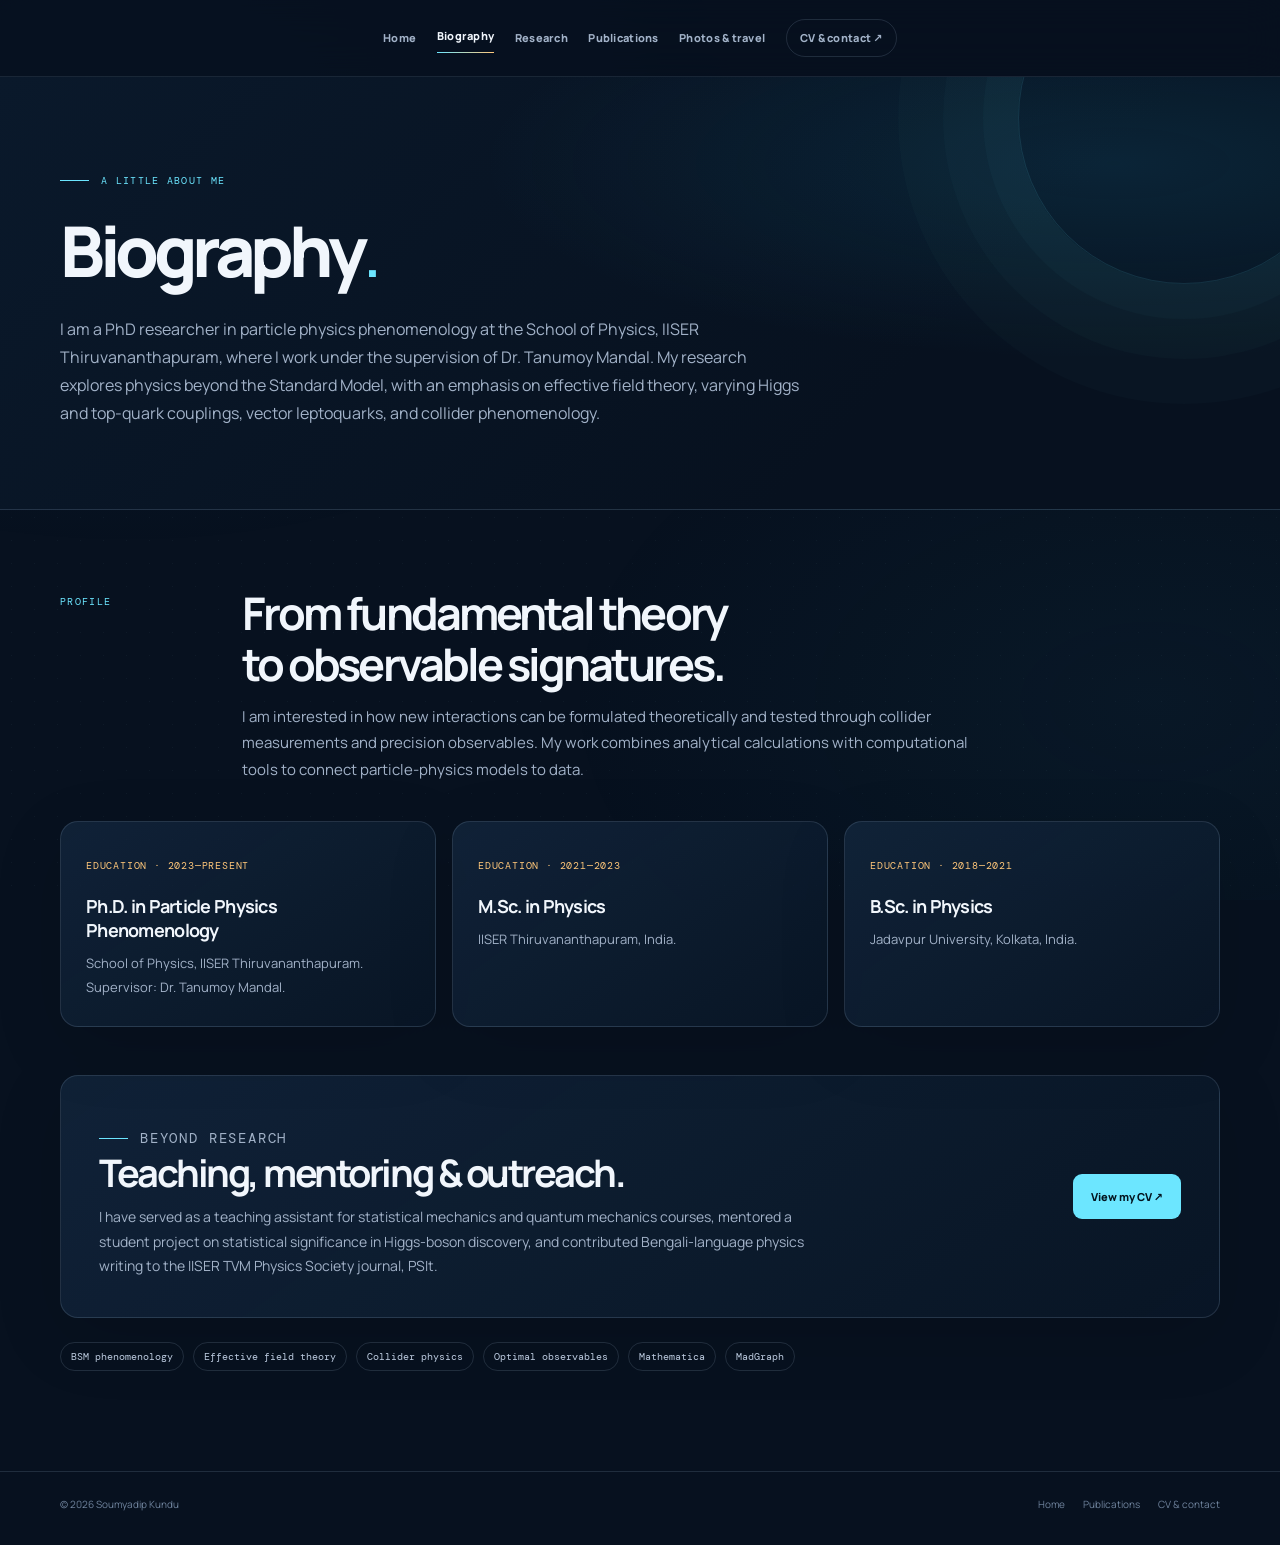
==== biography.html @ e9eadeac "Add files via upload" ====
<!doctype html>
<html lang="en">
<head>
  <meta charset="utf-8"><meta name="viewport" content="width=device-width, initial-scale=1"><meta name="theme-color" content="#07111f">
  <meta name="description" content="A short biography of Soumyadip Kundu, PhD researcher in particle physics phenomenology at IISER Thiruvananthapuram.">
  <title>Biography · Soumyadip Kundu</title><link rel="stylesheet" href="site.css">
</head>
<body>
<a class="skip-link" href="#main">Skip to content</a>
<header class="site-header"><div class="wrap nav"><button class="menu-button" aria-expanded="false" aria-label="Open navigation">☰ <span>Menu</span></button><nav class="nav-links" aria-label="Main navigation"><a data-page="index.html" href="index.html">Home</a><a data-page="biography.html" href="biography.html">Biography</a><a data-page="research.html" href="research.html">Research</a><a data-page="publications.html" href="publications.html">Publications</a><a data-page="travel.html" href="travel.html">Photos &amp; travel</a><a data-page="cv.html" class="nav-cv" href="cv.html">CV &amp; contact ↗</a></nav></div></header>
<main id="main" class="page-main">
<section class="page-hero"><div class="wrap"><p class="eyebrow">A little about me</p><h1>Biography<span>.</span></h1><p class="lead">I am a PhD researcher in particle physics phenomenology at the School of Physics, IISER Thiruvananthapuram, where I work under the supervision of Dr. Tanumoy Mandal. My research explores physics beyond the Standard Model, with an emphasis on effective field theory, varying Higgs and top-quark couplings, vector leptoquarks, and collider phenomenology.</p></div></section>
<section class="content"><div class="wrap">
<div class="section-head"><div class="section-index">PROFILE</div><div><h2>From fundamental theory<br>to observable signatures.</h2><p class="section-intro">I am interested in how new interactions can be formulated theoretically and tested through collider measurements and precision observables. My work combines analytical calculations with computational tools to connect particle-physics models to data.</p></div></div>
<div class="card-grid"><article class="glass card"><span class="card-number">EDUCATION · 2023—PRESENT</span><h3>Ph.D. in Particle Physics Phenomenology</h3><p>School of Physics, IISER Thiruvananthapuram. Supervisor: Dr. Tanumoy Mandal.</p></article><article class="glass card"><span class="card-number">EDUCATION · 2021—2023</span><h3>M.Sc. in Physics</h3><p>IISER Thiruvananthapuram, India.</p></article><article class="glass card"><span class="card-number">EDUCATION · 2018—2021</span><h3>B.Sc. in Physics</h3><p>Jadavpur University, Kolkata, India.</p></article></div>
<div class="glass feature-band"><div><p class="eyebrow">Beyond research</p><h2>Teaching, mentoring &amp; outreach.</h2><p>I have served as a teaching assistant for statistical mechanics and quantum mechanics courses, mentored a student project on statistical significance in Higgs-boson discovery, and contributed Bengali-language physics writing to the IISER TVM Physics Society journal, PSIt.</p></div><a class="button button-primary" href="cv.pdf" target="_blank" rel="noopener noreferrer">View my CV ↗</a></div>
<div class="chips"><span class="chip">BSM phenomenology</span><span class="chip">Effective field theory</span><span class="chip">Collider physics</span><span class="chip">Optimal observables</span><span class="chip">Mathematica</span><span class="chip">MadGraph</span></div>
</div></section></main>
<footer class="footer"><div class="wrap footer-inner"><span>© <span data-year></span> Soumyadip Kundu</span><div class="footer-links"><a href="index.html">Home</a><a href="publications.html">Publications</a><a href="cv.html">CV &amp; contact</a></div></div></footer><script src="site.js"></script>
</body></html>
---- site.css ----
@import url('https://fonts.googleapis.com/css2?family=DM+Mono:wght@400;500&family=Manrope:wght@400;500;600;700;800&display=swap');
:root{--bg:#07111f;--bg2:#0b192a;--panel:rgba(13,29,48,.72);--panel2:#0d1b2d;--text:#f1f6fc;--muted:#a2b2c8;--faint:#70849e;--line:rgba(178,205,235,.15);--cyan:#6ce6ff;--amber:#ffc77a;--max:1160px;--radius:18px}
*{box-sizing:border-box}html{scroll-behavior:smooth;scroll-padding-top:100px}body{margin:0;color:var(--text);background:var(--bg);font:16px/1.75 Manrope,system-ui,-apple-system,sans-serif;-webkit-font-smoothing:antialiased}body:before{content:"";position:fixed;inset:0;z-index:-2;pointer-events:none;background:radial-gradient(ellipse at 10% 15%,rgba(27,96,145,.12),transparent 38%),radial-gradient(ellipse at 90% 78%,rgba(31,110,136,.08),transparent 36%)}body:after{content:"";position:fixed;inset:0;z-index:-1;pointer-events:none;opacity:.14;background-image:radial-gradient(rgba(180,220,255,.32) .6px,transparent .6px);background-size:23px 23px}
a{color:inherit;text-decoration:none}a:focus-visible,button:focus-visible{outline:2px solid var(--cyan);outline-offset:4px}.wrap{width:min(var(--max),calc(100% - 48px));margin-inline:auto}.mono,.eyebrow,.nav-index,.kicker,.tag,.meta-label{font-family:"DM Mono",monospace}.eyebrow,.kicker{text-transform:uppercase;letter-spacing:.13em}.site-header{position:sticky;top:0;z-index:50;border-bottom:1px solid rgba(178,205,235,.11);background:rgba(7,17,31,.82);backdrop-filter:blur(18px);-webkit-backdrop-filter:blur(18px)}.nav{min-height:76px;display:flex;align-items:center;justify-content:center;gap:22px}.brand{display:inline-flex;align-items:center;gap:12px;font-size:14px;font-weight:800;letter-spacing:-.03em;white-space:nowrap}.brand-mark{width:37px;height:37px;border:1px solid rgba(108,230,255,.45);border-radius:12px;display:grid;place-items:center;color:var(--cyan);background:rgba(108,230,255,.07);font:12px "DM Mono",monospace;transition:transform .28s,border-color .28s,box-shadow .28s}.brand:hover .brand-mark{transform:rotate(-7deg) scale(1.05);border-color:var(--cyan);box-shadow:0 0 22px rgba(108,230,255,.18)}.nav-links{display:flex;align-items:center;justify-content:center;gap:clamp(8px,1.6vw,22px);width:100%}.nav-links a{position:relative;display:inline-flex;align-items:center;gap:7px;padding:9px 0;color:var(--muted);font-size:11px;font-weight:800;letter-spacing:.025em;transition:color .22s ease,transform .22s ease}.nav-links a:after{content:"";position:absolute;left:0;right:0;bottom:2px;height:1px;background:linear-gradient(90deg,var(--cyan),var(--amber));transform:scaleX(0);transform-origin:left;transition:transform .25s cubic-bezier(.2,.7,.2,1)}.nav-links a:hover,.nav-links a[aria-current="page"]{color:var(--text);transform:translateY(-2px)}.nav-links a:hover:after,.nav-links a[aria-current="page"]:after{transform:scaleX(1)}.nav-links .nav-cv{padding:8px 13px;border:1px solid var(--line);border-radius:999px}.nav-links .nav-cv:after{display:none}.nav-links .nav-cv:hover{border-color:rgba(108,230,255,.6);background:rgba(108,230,255,.07)}.menu-button{display:none;border:1px solid var(--line);color:var(--text);background:transparent;border-radius:10px;padding:8px 11px;font:inherit}
/* Gentle page entrance + cross-document transitions where supported. */
.page-main{animation:page-enter .55s cubic-bezier(.2,.72,.2,1) both}@keyframes page-enter{from{opacity:0;transform:translateY(9px)}to{opacity:1;transform:translateY(0)}}@view-transition{navigation:auto}::view-transition-old(root){animation:page-out .18s ease both}::view-transition-new(root){animation:page-enter .35s cubic-bezier(.2,.72,.2,1) both}@keyframes page-out{to{opacity:0;transform:translateY(-4px)}}
.hero{position:relative;isolation:isolate;overflow:hidden;min-height:min(760px,calc(100svh - 76px));display:flex;align-items:center;border-bottom:1px solid var(--line);background:#07111f url('./particle-physics-bg.webp') center/cover no-repeat}.hero:before{content:"";position:absolute;inset:0;z-index:-1;background:linear-gradient(90deg,rgba(5,13,24,.97) 0%,rgba(5,13,24,.88) 38%,rgba(5,13,24,.4) 78%,rgba(5,13,24,.25) 100%),linear-gradient(0deg,rgba(7,17,31,.9),transparent 30%,rgba(7,17,31,.18))}.hero:after{content:"";position:absolute;inset:auto 0 0;height:1px;background:linear-gradient(90deg,transparent,var(--cyan),var(--amber),transparent);opacity:.72}.hero-inner{position:relative;padding-block:100px 116px}.hero-copy{max-width:730px}.eyebrow{display:flex;align-items:center;gap:12px;margin:0 0 24px;color:var(--cyan);font-size:10px}.eyebrow:before{content:"";display:block;width:29px;height:1px;background:var(--cyan)}h1{max-width:850px;margin:0;font-size:clamp(48px,8vw,94px);line-height:.98;letter-spacing:-.078em;font-weight:800}h1 span{display:block;margin-top:15px;color:#a8c4de;font-size:.48em;line-height:1.24;font-weight:500;letter-spacing:-.055em}.hero-lead{max-width:660px;margin:27px 0 0;color:#d0dced;font-size:clamp(16px,1.6vw,19px);line-height:1.9}.hero-lead strong{color:#fff}.hero-actions{display:flex;flex-wrap:wrap;gap:12px;margin-top:33px}.button{min-height:45px;display:inline-flex;align-items:center;justify-content:center;gap:10px;padding:0 17px;border:1px solid transparent;border-radius:9px;font-size:11px;font-weight:800;transition:transform .23s,border-color .23s,background .23s,box-shadow .23s}.button:hover{transform:translateY(-3px);box-shadow:0 8px 28px rgba(0,0,0,.2)}.button-primary{color:#03131e;background:var(--cyan)}.button-primary:hover{background:#9af0ff;box-shadow:0 8px 26px rgba(108,230,255,.14)}.button-ghost{border-color:rgba(202,222,245,.35);background:rgba(7,17,31,.35);color:#f1f6fc}.button-ghost:hover{border-color:var(--cyan);background:rgba(108,230,255,.08)}.hero-meta{display:flex;flex-wrap:wrap;gap:12px 24px;padding-top:26px;margin-top:31px;border-top:1px solid rgba(178,205,235,.19);color:#b7c7dc;font-size:11px}.hero-meta span{display:inline-flex;align-items:center;gap:8px}.status-dot{width:6px;height:6px;border-radius:50%;background:var(--amber);box-shadow:0 0 13px rgba(255,199,122,.7)}.hero-note{position:absolute;right:0;bottom:35px;color:rgba(232,244,255,.65);font:9px "DM Mono",monospace;letter-spacing:.1em;text-transform:uppercase;writing-mode:vertical-rl}
.page-hero{position:relative;overflow:hidden;padding:95px 0 82px;border-bottom:1px solid var(--line);background:radial-gradient(ellipse at 87% 20%,rgba(25,124,162,.18),transparent 40%),linear-gradient(135deg,#0a192b,#07111f 70%)}.page-hero:after{content:"";position:absolute;width:330px;height:330px;right:-70px;top:-125px;border:1px solid rgba(108,230,255,.12);border-radius:50%;box-shadow:0 0 0 35px rgba(108,230,255,.025),0 0 0 75px rgba(108,230,255,.02),0 0 0 120px rgba(108,230,255,.015);pointer-events:none}.page-hero .wrap{position:relative;z-index:1}.page-hero h1{font-size:clamp(42px,6vw,70px);max-width:900px}.page-hero h1 span{display:inline;color:var(--cyan);font-size:1em;letter-spacing:-.065em}.page-hero .lead{max-width:740px;color:var(--muted);font-size:16px;margin:22px 0 0}.page-hero .eyebrow{margin-bottom:17px}.content{padding:78px 0 100px}.section-head{display:grid;grid-template-columns:150px minmax(0,1fr);gap:32px;margin-bottom:38px}.section-index{padding-top:7px;color:var(--cyan);font:10px "DM Mono",monospace;letter-spacing:.13em}.section-head h2,.content h2{margin:0;font-size:clamp(30px,4vw,45px);line-height:1.12;letter-spacing:-.065em;font-weight:700}.section-intro{max-width:740px;margin:15px 0 0;color:var(--muted);font-size:15px}.glass{border:1px solid var(--line);border-radius:var(--radius);background:linear-gradient(145deg,rgba(19,39,62,.78),rgba(10,23,40,.74));box-shadow:0 20px 70px rgba(0,0,0,.12)}.card-grid{display:grid;grid-template-columns:repeat(3,minmax(0,1fr));gap:16px}.card{position:relative;overflow:hidden;padding:27px 25px;transition:transform .28s cubic-bezier(.2,.7,.2,1),border-color .28s,background .28s,box-shadow .28s}.card:hover{transform:translateY(-6px);border-color:rgba(108,230,255,.42);background:linear-gradient(145deg,rgba(20,47,73,.92),rgba(10,25,43,.9));box-shadow:0 18px 42px rgba(0,0,0,.18)}.card-number{color:var(--amber);font:10px "DM Mono",monospace;letter-spacing:.08em}.card h3{margin:17px 0 10px;font-size:18px;line-height:1.35;letter-spacing:-.04em}.card p{margin:0;color:var(--muted);font-size:13px;line-height:1.8}.arrow-link{display:inline-flex;align-items:center;gap:8px;margin-top:19px;color:var(--cyan);font-size:11px;font-weight:800;transition:gap .2s}.arrow-link:hover{gap:13px}.chips{display:flex;flex-wrap:wrap;gap:9px;margin-top:24px}.chip{display:inline-flex;align-items:center;padding:7px 10px;border:1px solid var(--line);border-radius:999px;color:#bdcce0;font:10px "DM Mono",monospace}
.feature-band{margin-top:48px;padding:clamp(23px,4vw,38px);display:grid;grid-template-columns:minmax(0,1fr) auto;align-items:center;gap:24px}.feature-band h2{max-width:680px;font-size:clamp(26px,3.5vw,38px)}.feature-band p{margin:12px 0 0;color:var(--muted);font-size:14px;max-width:720px}.publication-list{display:grid;gap:15px}.publication{display:grid;grid-template-columns:130px minmax(0,1fr);gap:30px;padding:29px;border:1px solid var(--line);border-radius:15px;background:linear-gradient(145deg,rgba(15,31,51,.8),rgba(9,22,38,.76));transition:transform .25s,border-color .25s}.publication:hover{transform:translateY(-3px);border-color:rgba(108,230,255,.36)}.pub-year{color:var(--amber);font:11px "DM Mono",monospace}.pub-kind{display:inline-block;margin-top:10px;padding:5px 8px;border:1px solid rgba(108,230,255,.22);border-radius:5px;color:var(--cyan);font:9px "DM Mono",monospace;letter-spacing:.08em;text-transform:uppercase}.publication h3{margin:0 0 10px;font-size:clamp(18px,2.2vw,24px);line-height:1.35;letter-spacing:-.04em}.authors{margin:0 0 9px;color:#b6c6da;font-size:12px;line-height:1.8}.venue{margin:0;color:var(--muted);font-size:12px}.abstract{margin:15px 0 0;color:var(--muted);font-size:13px;line-height:1.85}.pub-links{display:flex;flex-wrap:wrap;gap:15px;margin-top:17px}.text-link{color:var(--cyan);font-size:11px;font-weight:800;transition:color .2s}.text-link:hover{color:#fff}.timeline{position:relative;max-width:900px;margin:0 auto 0 150px;padding-left:33px;border-left:1px solid rgba(108,230,255,.28)}.timeline-item{position:relative;padding:0 0 38px 0}.timeline-item:last-child{padding-bottom:0}.timeline-item:before{content:"";position:absolute;left:-39px;top:7px;width:11px;height:11px;border-radius:50%;background:var(--cyan);box-shadow:0 0 0 6px rgba(108,230,255,.08),0 0 17px rgba(108,230,255,.28)}.timeline-date{margin:0 0 8px;color:var(--amber);font:10px "DM Mono",monospace;letter-spacing:.09em;text-transform:uppercase}.timeline-item h3{margin:0 0 7px;font-size:21px;letter-spacing:-.04em}.timeline-item .institution{margin:0 0 10px;color:var(--cyan);font-size:13px;font-weight:700}.timeline-item p:last-child{margin:0;color:var(--muted);font-size:13px;max-width:700px}.journey-note{margin:42px 0 0 150px;padding:18px 21px;color:var(--muted);font-size:12px;max-width:890px}.journey-note strong{color:var(--text)}.stat-strip{display:grid;grid-template-columns:repeat(3,1fr);gap:1px;margin-top:45px;border:1px solid var(--line);border-radius:15px;overflow:hidden;background:var(--line)}.stat{padding:22px;background:rgba(10,24,41,.86)}.stat strong{display:block;font-size:22px;letter-spacing:-.05em}.stat span{display:block;margin-top:4px;color:var(--muted);font-size:10px;letter-spacing:.08em;text-transform:uppercase}
.gallery-grid{display:grid;grid-template-columns:repeat(3,minmax(0,1fr));gap:18px}.gallery-card{border:1px solid var(--line);border-radius:15px;overflow:hidden;background:rgba(13,27,45,.7);transition:transform .28s,border-color .28s,box-shadow .28s}.gallery-card:hover{transform:translateY(-6px);border-color:rgba(108,230,255,.38);box-shadow:0 18px 42px rgba(0,0,0,.2)}.gallery-art{height:250px;position:relative;overflow:hidden;display:grid;place-items:center;background:linear-gradient(135deg,#102945,#07111f)}.gallery-art:before,.gallery-art:after{content:"";position:absolute;inset:0;pointer-events:none}.gallery-art:after{inset:auto 0 0;height:65%;background:linear-gradient(0deg,rgba(4,12,22,.88),transparent)}.art-mountains{background:linear-gradient(180deg,#14334b 0%,#315e72 47%,#d79d72 100%)}.art-mountains:before{background:linear-gradient(145deg,transparent 34%,#0c263b 34.5% 44%,transparent 44.5%),linear-gradient(35deg,transparent 25%,#132d43 25.5% 52%,transparent 52.5%),linear-gradient(155deg,transparent 43%,#1c4054 43.5% 61%,transparent 61.5%)}.art-coast{background:linear-gradient(180deg,#193951,#83a7ae 52%,#d8b899 53%,#273b42 54%,#07111f 100%)}.art-coast:before{inset:48% -20% -10%;background:repeating-linear-gradient(170deg,transparent 0 16px,rgba(108,230,255,.22) 17px 18px,transparent 19px 31px);transform:rotate(-5deg)}.art-city{background:linear-gradient(180deg,#101d3a,#8e6275 55%,#dbab84 100%)}.art-city:before{background:linear-gradient(90deg,#101c2c 0 9%,transparent 9% 13%,#17283c 13% 19%,transparent 19% 24%,#0b1d31 24% 33%,transparent 33% 36%,#16253b 36% 45%,transparent 45% 51%,#0b1b2d 51% 64%,transparent 64% 68%,#172b42 68% 76%,transparent 76% 81%,#0b1d31 81% 93%,transparent 93%);clip-path:polygon(0 40%,9% 40%,9% 57%,13% 57%,13% 30%,19% 30%,19% 54%,24% 54%,24% 42%,33% 42%,33% 59%,36% 59%,36% 26%,45% 26%,45% 57%,51% 57%,51% 38%,64% 38%,64% 58%,68% 58%,68% 31%,76% 31%,76% 57%,81% 57%,81% 40%,93% 40%,93% 58%,100% 58%,100% 100%,0 100%)}.gallery-overlay{position:absolute;z-index:2;left:19px;right:19px;bottom:17px}.gallery-overlay .tag{color:var(--cyan);font-size:9px;letter-spacing:.1em}.gallery-overlay strong{display:block;margin-top:4px;font-size:18px;line-height:1.25;letter-spacing:-.04em}.gallery-meta{padding:17px 18px}.gallery-meta p{margin:0;color:var(--muted);font-size:12px}.gallery-meta .tag{color:var(--amber);font-size:9px}.gallery-note{margin-top:28px;padding:21px 23px;color:var(--muted);font-size:12px;line-height:1.85}.gallery-note code{color:var(--cyan);font:11px "DM Mono",monospace}.cv-panel{padding:clamp(25px,5vw,44px);display:grid;grid-template-columns:1.1fr .9fr;gap:30px;align-items:start}.cv-panel h2{font-size:clamp(28px,3.5vw,40px)}.cv-panel p{color:var(--muted);font-size:14px}.cv-card{border:1px solid var(--line);border-radius:14px;padding:23px;background:rgba(7,17,31,.42)}.cv-card .file-icon{width:47px;height:47px;display:grid;place-items:center;border-radius:12px;color:var(--cyan);border:1px solid rgba(108,230,255,.26);background:rgba(108,230,255,.07);font-size:20px}.cv-card h3{margin:15px 0 5px;font-size:17px}.cv-card p{font-size:12px;margin:0 0 17px}.cv-missing{border-left:2px solid var(--amber);padding-left:12px!important;font-size:11px!important}.contact-grid{display:grid;grid-template-columns:1fr 1fr;gap:16px}.contact-item{padding:22px}.contact-item .tag{color:var(--amber);font-size:9px}.contact-item h3{margin:9px 0 6px;font-size:17px}.contact-item p{color:var(--muted);font-size:12px;margin:0}.footer{border-top:1px solid var(--line);padding:24px 0 32px;color:var(--faint);font-size:10px}.footer-inner{display:flex;justify-content:space-between;gap:18px;align-items:center}.footer-links{display:flex;gap:18px}.footer a:hover{color:var(--cyan)}.fine-print{color:var(--faint);font-size:10px}.skip-link{position:absolute;left:-999px;top:6px}.skip-link:focus{left:10px;z-index:1000;background:var(--cyan);color:#07111f;padding:8px 12px}
@media(max-width:980px){.nav{gap:14px}.nav-links{gap:12px}.nav-links a{font-size:10px}.card-grid,.gallery-grid{grid-template-columns:repeat(2,minmax(0,1fr))}.section-head{grid-template-columns:110px minmax(0,1fr);gap:22px}.timeline,.journey-note{margin-left:110px}.hero-note{display:none}}
@media(max-width:760px){.wrap{width:min(var(--max),calc(100% - 32px))}.nav{min-height:66px;justify-content:flex-end}.menu-button{display:inline-flex;align-items:center;gap:8px}.nav-links{display:none;position:absolute;top:calc(100% + 1px);left:0;right:0;padding:14px 16px 18px;border-bottom:1px solid var(--line);background:rgba(7,17,31,.97);backdrop-filter:blur(20px);align-items:stretch;flex-direction:column;gap:2px}.nav-links.open{display:flex}.nav-links a{padding:11px 12px;font-size:12px}.nav-links a:after{display:none}.nav-links a:hover,.nav-links a[aria-current="page"]{background:rgba(108,230,255,.06);border-radius:9px;transform:none}.nav-links .nav-cv{border:0;border-radius:9px}.hero{min-height:670px;min-height:min(760px,calc(100svh - 66px));background-position:57% center}.hero:before{background:linear-gradient(90deg,rgba(5,13,24,.96),rgba(5,13,24,.73)),linear-gradient(0deg,rgba(7,17,31,.86),transparent 45%)}.hero-inner{padding-block:80px 90px}h1{font-size:clamp(47px,12vw,72px)}h1 span{font-size:.53em}.page-hero{padding:75px 0 62px}.page-hero h1{font-size:clamp(40px,10vw,58px)}.content{padding:58px 0 75px}.section-head{grid-template-columns:1fr;gap:9px;margin-bottom:27px}.section-index{padding-top:0}.card-grid,.gallery-grid{grid-template-columns:1fr}.card{min-height:auto}.feature-band{grid-template-columns:1fr}.publication{grid-template-columns:1fr;gap:14px;padding:22px}.pub-kind{margin-top:6px}.timeline{margin-left:8px;padding-left:27px}.timeline-item:before{left:-33px}.journey-note{margin-left:8px}.stat-strip{grid-template-columns:1fr}.cv-panel{grid-template-columns:1fr}.contact-grid{grid-template-columns:1fr}.gallery-art{height:230px}.footer-inner{align-items:flex-start;flex-direction:column}.hero-meta{flex-direction:column;gap:9px}.hero-note{display:none}}
@media(prefers-reduced-motion:reduce){*,*::before,*:after{scroll-behavior:auto!important;animation-duration:.01ms!important;animation-iteration-count:1!important;transition-duration:.01ms!important}}
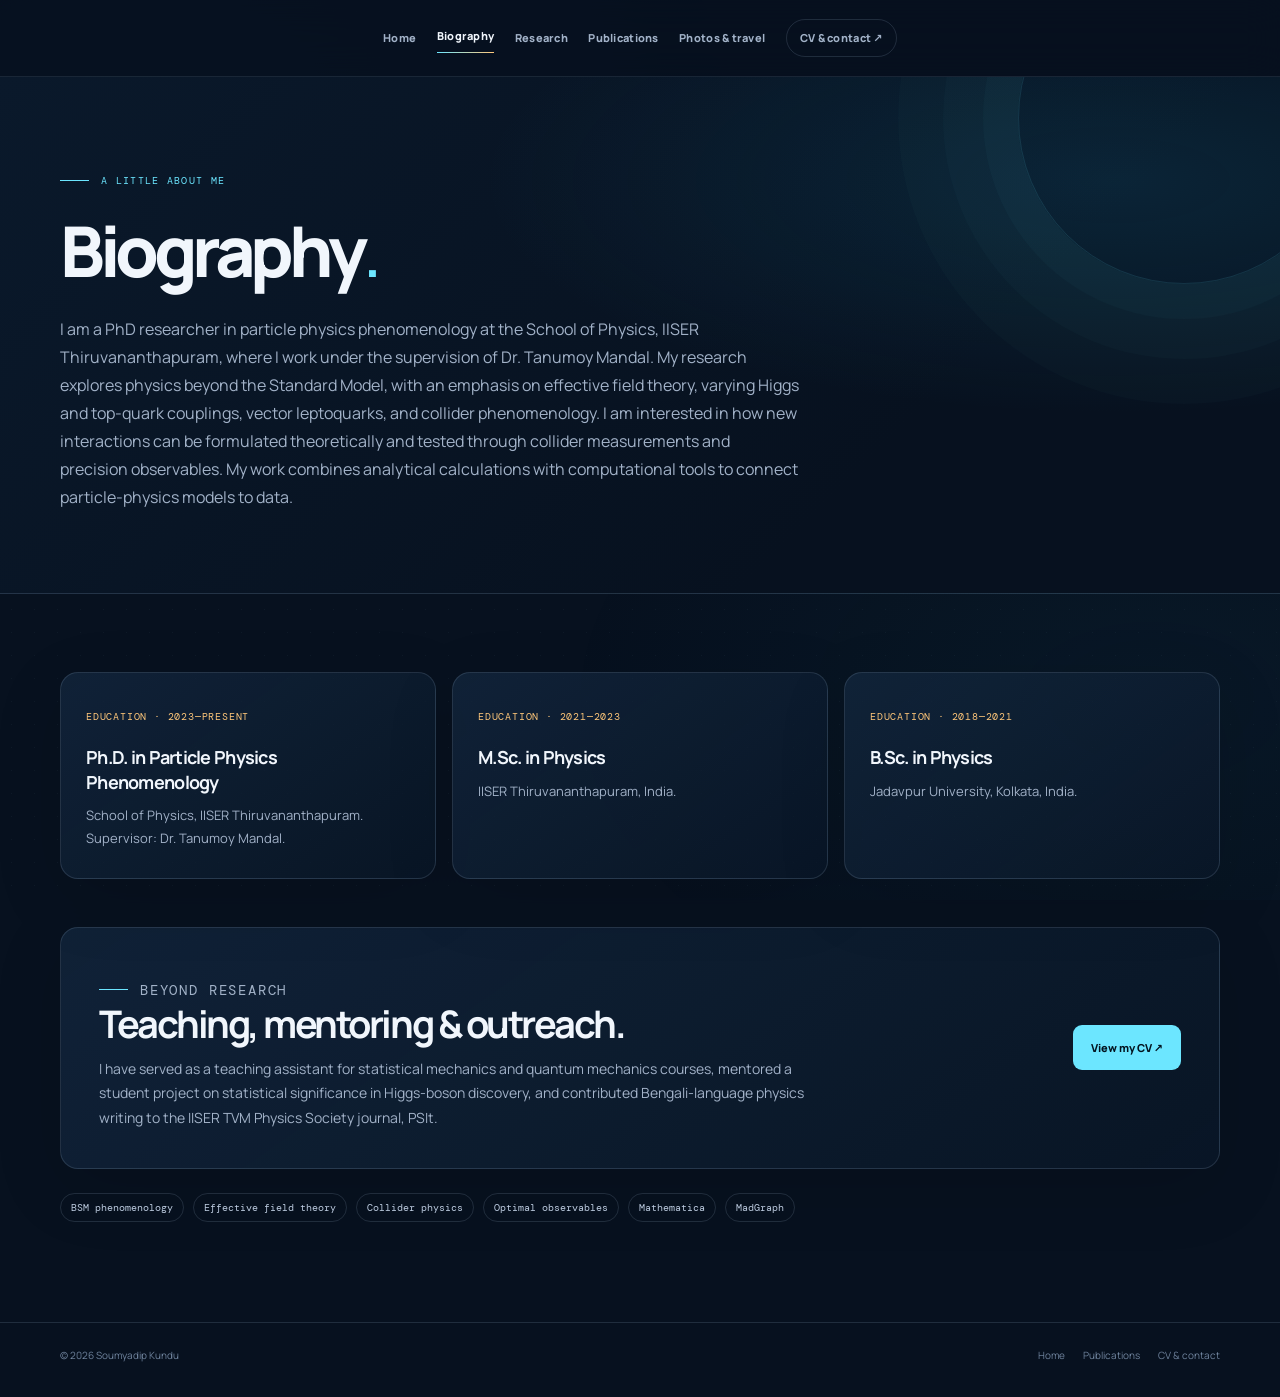
==== commit 2f152b7c: "Enhance biography content with more details Expanded biography section to include additional details" ====
--- a/biography.html
+++ b/biography.html
@@ -9,9 +9,8 @@
 <a class="skip-link" href="#main">Skip to content</a>
 <header class="site-header"><div class="wrap nav"><button class="menu-button" aria-expanded="false" aria-label="Open navigation">☰ <span>Menu</span></button><nav class="nav-links" aria-label="Main navigation"><a data-page="index.html" href="index.html">Home</a><a data-page="biography.html" href="biography.html">Biography</a><a data-page="research.html" href="research.html">Research</a><a data-page="publications.html" href="publications.html">Publications</a><a data-page="travel.html" href="travel.html">Photos &amp; travel</a><a data-page="cv.html" class="nav-cv" href="cv.html">CV &amp; contact ↗</a></nav></div></header>
 <main id="main" class="page-main">
-<section class="page-hero"><div class="wrap"><p class="eyebrow">A little about me</p><h1>Biography<span>.</span></h1><p class="lead">I am a PhD researcher in particle physics phenomenology at the School of Physics, IISER Thiruvananthapuram, where I work under the supervision of Dr. Tanumoy Mandal. My research explores physics beyond the Standard Model, with an emphasis on effective field theory, varying Higgs and top-quark couplings, vector leptoquarks, and collider phenomenology.</p></div></section>
+<section class="page-hero"><div class="wrap"><p class="eyebrow">A little about me</p><h1>Biography<span>.</span></h1><p class="lead">I am a PhD researcher in particle physics phenomenology at the School of Physics, IISER Thiruvananthapuram, where I work under the supervision of Dr. Tanumoy Mandal. My research explores physics beyond the Standard Model, with an emphasis on effective field theory, varying Higgs and top-quark couplings, vector leptoquarks, and collider phenomenology. I am interested in how new interactions can be formulated theoretically and tested through collider measurements and precision observables. My work combines analytical calculations with computational tools to connect particle-physics models to data.</p></div></section>
 <section class="content"><div class="wrap">
-<div class="section-head"><div class="section-index">PROFILE</div><div><h2>From fundamental theory<br>to observable signatures.</h2><p class="section-intro">I am interested in how new interactions can be formulated theoretically and tested through collider measurements and precision observables. My work combines analytical calculations with computational tools to connect particle-physics models to data.</p></div></div>
 <div class="card-grid"><article class="glass card"><span class="card-number">EDUCATION · 2023—PRESENT</span><h3>Ph.D. in Particle Physics Phenomenology</h3><p>School of Physics, IISER Thiruvananthapuram. Supervisor: Dr. Tanumoy Mandal.</p></article><article class="glass card"><span class="card-number">EDUCATION · 2021—2023</span><h3>M.Sc. in Physics</h3><p>IISER Thiruvananthapuram, India.</p></article><article class="glass card"><span class="card-number">EDUCATION · 2018—2021</span><h3>B.Sc. in Physics</h3><p>Jadavpur University, Kolkata, India.</p></article></div>
 <div class="glass feature-band"><div><p class="eyebrow">Beyond research</p><h2>Teaching, mentoring &amp; outreach.</h2><p>I have served as a teaching assistant for statistical mechanics and quantum mechanics courses, mentored a student project on statistical significance in Higgs-boson discovery, and contributed Bengali-language physics writing to the IISER TVM Physics Society journal, PSIt.</p></div><a class="button button-primary" href="cv.pdf" target="_blank" rel="noopener noreferrer">View my CV ↗</a></div>
 <div class="chips"><span class="chip">BSM phenomenology</span><span class="chip">Effective field theory</span><span class="chip">Collider physics</span><span class="chip">Optimal observables</span><span class="chip">Mathematica</span><span class="chip">MadGraph</span></div>
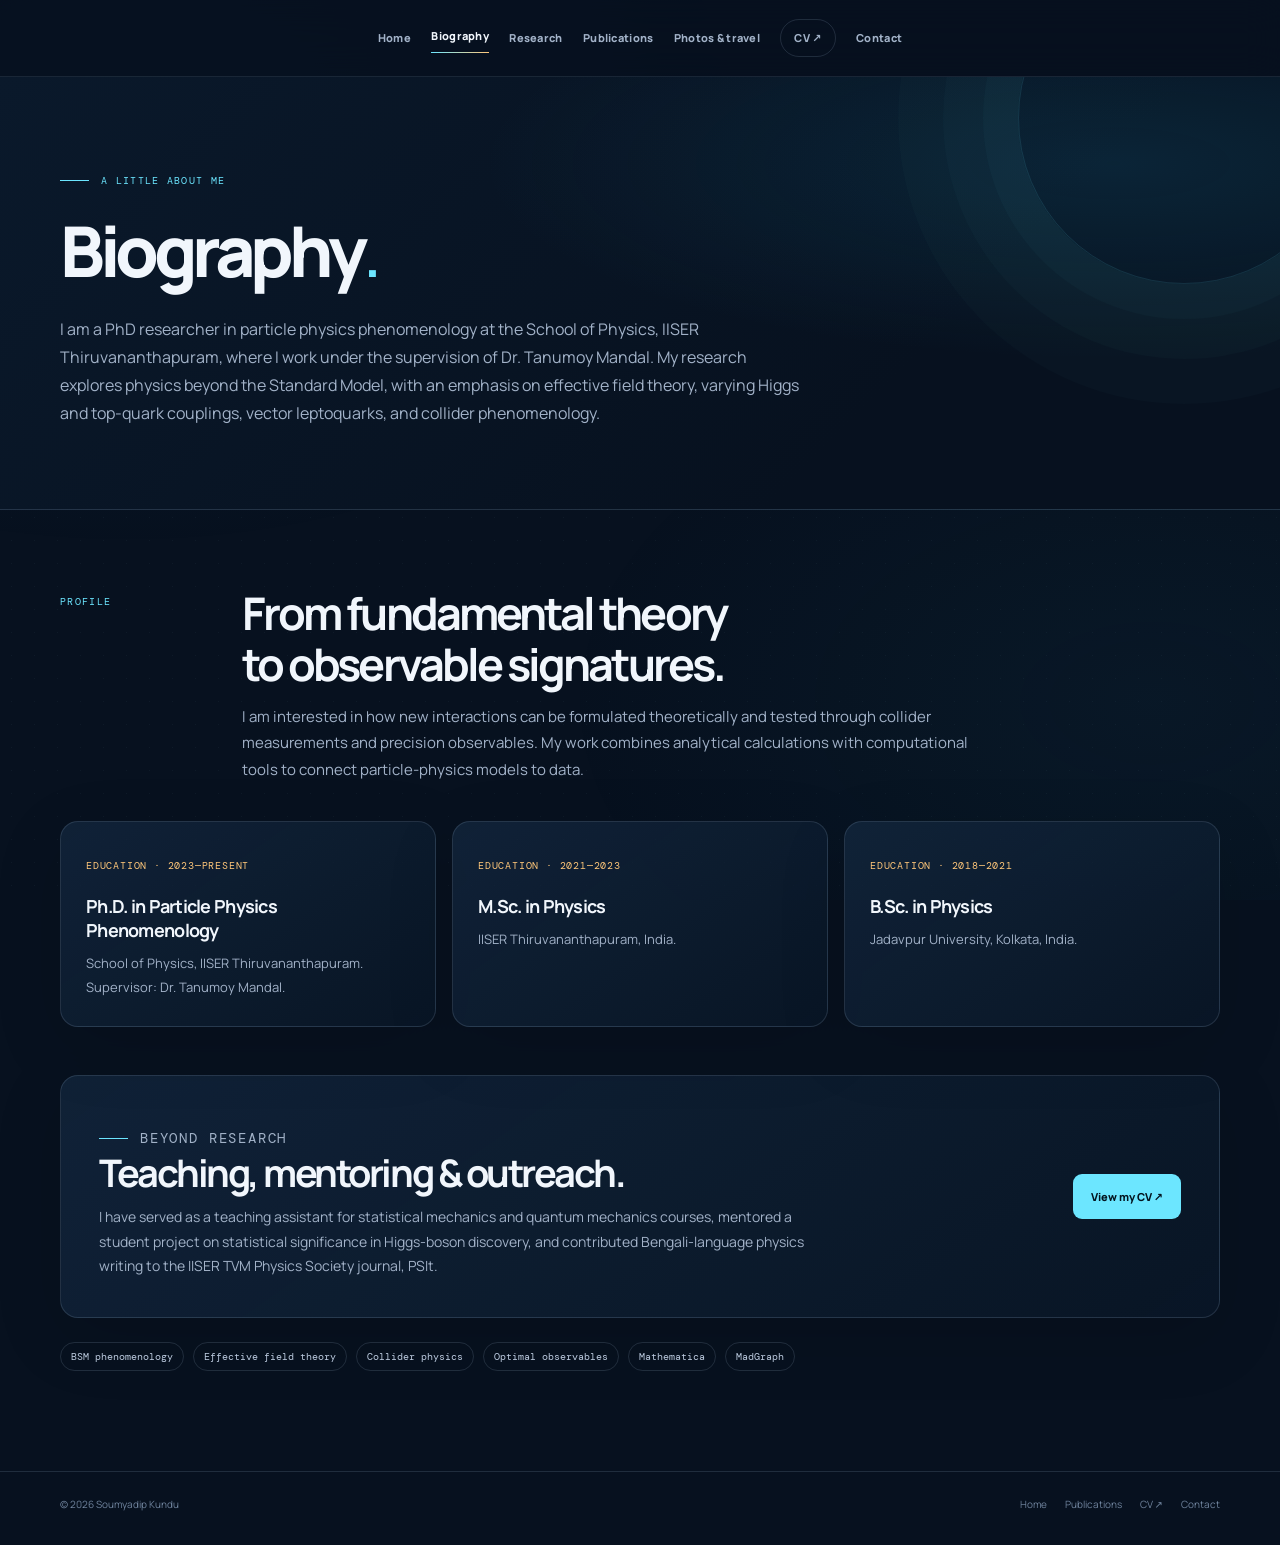
==== commit fe2f1330: "Add files via upload" ====
--- a/biography.html
+++ b/biography.html
@@ -7,13 +7,14 @@
 </head>
 <body>
 <a class="skip-link" href="#main">Skip to content</a>
-<header class="site-header"><div class="wrap nav"><button class="menu-button" aria-expanded="false" aria-label="Open navigation">☰ <span>Menu</span></button><nav class="nav-links" aria-label="Main navigation"><a data-page="index.html" href="index.html">Home</a><a data-page="biography.html" href="biography.html">Biography</a><a data-page="research.html" href="research.html">Research</a><a data-page="publications.html" href="publications.html">Publications</a><a data-page="travel.html" href="travel.html">Photos &amp; travel</a><a data-page="cv.html" class="nav-cv" href="cv.html">CV &amp; contact ↗</a></nav></div></header>
+<header class="site-header"><div class="wrap nav"><button class="menu-button" aria-expanded="false" aria-label="Open navigation">☰ <span>Menu</span></button><nav class="nav-links" aria-label="Main navigation"><a data-page="index.html" href="index.html">Home</a><a data-page="biography.html" href="biography.html">Biography</a><a data-page="research.html" href="research.html">Research</a><a data-page="publications.html" href="publications.html">Publications</a><a data-page="travel.html" href="travel.html">Photos &amp; travel</a><a class="nav-cv" href="cv.pdf" target="_blank" rel="noopener noreferrer">CV ↗</a><a data-page="contact.html" href="contact.html">Contact</a></nav></div></header>
 <main id="main" class="page-main">
-<section class="page-hero"><div class="wrap"><p class="eyebrow">A little about me</p><h1>Biography<span>.</span></h1><p class="lead">I am a PhD researcher in particle physics phenomenology at the School of Physics, IISER Thiruvananthapuram, where I work under the supervision of Dr. Tanumoy Mandal. My research explores physics beyond the Standard Model, with an emphasis on effective field theory, varying Higgs and top-quark couplings, vector leptoquarks, and collider phenomenology. I am interested in how new interactions can be formulated theoretically and tested through collider measurements and precision observables. My work combines analytical calculations with computational tools to connect particle-physics models to data.</p></div></section>
+<section class="page-hero"><div class="wrap"><p class="eyebrow">A little about me</p><h1>Biography<span>.</span></h1><p class="lead">I am a PhD researcher in particle physics phenomenology at the School of Physics, IISER Thiruvananthapuram, where I work under the supervision of Dr. Tanumoy Mandal. My research explores physics beyond the Standard Model, with an emphasis on effective field theory, varying Higgs and top-quark couplings, vector leptoquarks, and collider phenomenology.</p></div></section>
 <section class="content"><div class="wrap">
+<div class="section-head"><div class="section-index">PROFILE</div><div><h2>From fundamental theory<br>to observable signatures.</h2><p class="section-intro">I am interested in how new interactions can be formulated theoretically and tested through collider measurements and precision observables. My work combines analytical calculations with computational tools to connect particle-physics models to data.</p></div></div>
 <div class="card-grid"><article class="glass card"><span class="card-number">EDUCATION · 2023—PRESENT</span><h3>Ph.D. in Particle Physics Phenomenology</h3><p>School of Physics, IISER Thiruvananthapuram. Supervisor: Dr. Tanumoy Mandal.</p></article><article class="glass card"><span class="card-number">EDUCATION · 2021—2023</span><h3>M.Sc. in Physics</h3><p>IISER Thiruvananthapuram, India.</p></article><article class="glass card"><span class="card-number">EDUCATION · 2018—2021</span><h3>B.Sc. in Physics</h3><p>Jadavpur University, Kolkata, India.</p></article></div>
 <div class="glass feature-band"><div><p class="eyebrow">Beyond research</p><h2>Teaching, mentoring &amp; outreach.</h2><p>I have served as a teaching assistant for statistical mechanics and quantum mechanics courses, mentored a student project on statistical significance in Higgs-boson discovery, and contributed Bengali-language physics writing to the IISER TVM Physics Society journal, PSIt.</p></div><a class="button button-primary" href="cv.pdf" target="_blank" rel="noopener noreferrer">View my CV ↗</a></div>
 <div class="chips"><span class="chip">BSM phenomenology</span><span class="chip">Effective field theory</span><span class="chip">Collider physics</span><span class="chip">Optimal observables</span><span class="chip">Mathematica</span><span class="chip">MadGraph</span></div>
 </div></section></main>
-<footer class="footer"><div class="wrap footer-inner"><span>© <span data-year></span> Soumyadip Kundu</span><div class="footer-links"><a href="index.html">Home</a><a href="publications.html">Publications</a><a href="cv.html">CV &amp; contact</a></div></div></footer><script src="site.js"></script>
+<footer class="footer"><div class="wrap footer-inner"><span>© <span data-year></span> Soumyadip Kundu</span><div class="footer-links"><a href="index.html">Home</a><a href="publications.html">Publications</a><a href="cv.pdf" target="_blank" rel="noopener noreferrer">CV ↗</a><a href="contact.html">Contact</a></div></div></footer><script src="site.js"></script>
 </body></html>
--- a/site.css
+++ b/site.css
@@ -11,3 +11,239 @@
 @media(max-width:980px){.nav{gap:14px}.nav-links{gap:12px}.nav-links a{font-size:10px}.card-grid,.gallery-grid{grid-template-columns:repeat(2,minmax(0,1fr))}.section-head{grid-template-columns:110px minmax(0,1fr);gap:22px}.timeline,.journey-note{margin-left:110px}.hero-note{display:none}}
 @media(max-width:760px){.wrap{width:min(var(--max),calc(100% - 32px))}.nav{min-height:66px;justify-content:flex-end}.menu-button{display:inline-flex;align-items:center;gap:8px}.nav-links{display:none;position:absolute;top:calc(100% + 1px);left:0;right:0;padding:14px 16px 18px;border-bottom:1px solid var(--line);background:rgba(7,17,31,.97);backdrop-filter:blur(20px);align-items:stretch;flex-direction:column;gap:2px}.nav-links.open{display:flex}.nav-links a{padding:11px 12px;font-size:12px}.nav-links a:after{display:none}.nav-links a:hover,.nav-links a[aria-current="page"]{background:rgba(108,230,255,.06);border-radius:9px;transform:none}.nav-links .nav-cv{border:0;border-radius:9px}.hero{min-height:670px;min-height:min(760px,calc(100svh - 66px));background-position:57% center}.hero:before{background:linear-gradient(90deg,rgba(5,13,24,.96),rgba(5,13,24,.73)),linear-gradient(0deg,rgba(7,17,31,.86),transparent 45%)}.hero-inner{padding-block:80px 90px}h1{font-size:clamp(47px,12vw,72px)}h1 span{font-size:.53em}.page-hero{padding:75px 0 62px}.page-hero h1{font-size:clamp(40px,10vw,58px)}.content{padding:58px 0 75px}.section-head{grid-template-columns:1fr;gap:9px;margin-bottom:27px}.section-index{padding-top:0}.card-grid,.gallery-grid{grid-template-columns:1fr}.card{min-height:auto}.feature-band{grid-template-columns:1fr}.publication{grid-template-columns:1fr;gap:14px;padding:22px}.pub-kind{margin-top:6px}.timeline{margin-left:8px;padding-left:27px}.timeline-item:before{left:-33px}.journey-note{margin-left:8px}.stat-strip{grid-template-columns:1fr}.cv-panel{grid-template-columns:1fr}.contact-grid{grid-template-columns:1fr}.gallery-art{height:230px}.footer-inner{align-items:flex-start;flex-direction:column}.hero-meta{flex-direction:column;gap:9px}.hero-note{display:none}}
 @media(prefers-reduced-motion:reduce){*,*::before,*:after{scroll-behavior:auto!important;animation-duration:.01ms!important;animation-iteration-count:1!important;transition-duration:.01ms!important}}
+
+
+/* ---------------------------
+   Minimal dusk-cover homepage
+   The user's own photo should be uploaded as website.jpg in the repository root.
+   --------------------------- */
+body.landing-home {
+  min-height: 100vh;
+  background: #101923;
+  color: #fff;
+}
+body.landing-home::before,
+body.landing-home::after,
+body.landing-home > .site-header,
+body.landing-home > .footer {
+  display: none !important;
+}
+body.landing-home .landing-main {
+  isolation: isolate;
+  position: relative;
+  display: grid;
+  place-items: center;
+  min-height: 100svh;
+  overflow: hidden;
+  padding: 36px 22px 24px;
+  background: #101923;
+}
+body.landing-home .landing-main::before {
+  content: "";
+  position: absolute;
+  z-index: 0;
+  inset: 0;
+  background-image: url('./website.jpg');
+  background-position: center center;
+  background-size: cover;
+  background-repeat: no-repeat;
+  transform: scale(1.015);
+}
+body.landing-home .landing-main::after {
+  content: "";
+  position: absolute;
+  z-index: 1;
+  inset: 0;
+  background: linear-gradient(180deg, rgba(7,13,20,.36) 0%, rgba(7,13,20,.40) 38%, rgba(7,13,20,.58) 100%), rgba(7,13,20,.16);
+}
+.landing-content {
+  width: min(1080px, 100%);
+  position: relative;
+  z-index: 2;
+  display: flex;
+  flex-direction: column;
+  align-items: center;
+  text-align: center;
+  margin: auto;
+  animation: landing-appear .9s cubic-bezier(.2,.72,.2,1) both;
+}
+@keyframes landing-appear {
+  from { opacity: 0; transform: translateY(12px); }
+  to { opacity: 1; transform: translateY(0); }
+}
+.landing-emblem {
+  display: grid;
+  place-items: center;
+  width: 82px;
+  height: 82px;
+  border: 1px solid rgba(255,255,255,.78);
+  border-radius: 50%;
+  color: rgba(255,255,255,.95);
+  background: rgba(9,18,27,.08);
+  transition: transform .35s ease, background .35s ease;
+}
+.landing-emblem:hover {
+  transform: rotate(12deg) scale(1.04);
+  background: rgba(255,255,255,.09);
+}
+.landing-emblem svg {
+  width: 43px;
+  height: 43px;
+  fill: none;
+  stroke: currentColor;
+  stroke-width: 1.2;
+}
+.landing-emblem .atom-core { fill: currentColor; stroke: none; }
+.landing-stem {
+  height: 42px;
+  width: 1px;
+  background: rgba(255,255,255,.75);
+}
+.landing-rule {
+  height: 1px;
+  width: min(440px, 72vw);
+  background: rgba(255,255,255,.78);
+  margin-bottom: 43px;
+}
+.landing-title-block h1 {
+  margin: 0;
+  font-size: clamp(28px, 4vw, 42px);
+  font-weight: 700;
+  line-height: 1.25;
+  letter-spacing: .19em;
+  text-transform: uppercase;
+  text-shadow: 0 2px 22px rgba(0,0,0,.22);
+}
+.landing-field {
+  margin: 22px 0 0;
+  font-size: 11px;
+  font-weight: 500;
+  line-height: 1.8;
+  letter-spacing: .32em;
+  text-transform: uppercase;
+}
+.landing-tagline {
+  margin: 25px 0 0;
+  font-family: "DM Mono", monospace;
+  font-size: 10px;
+  letter-spacing: .15em;
+  text-transform: uppercase;
+  color: rgba(255,255,255,.82);
+}
+.landing-lower-rule {
+  position: relative;
+  width: min(440px, 72vw);
+  height: 1px;
+  background: rgba(255,255,255,.72);
+  margin: 43px 0 57px;
+}
+.landing-lower-rule span {
+  position: absolute;
+  height: 57px;
+  width: 1px;
+  background: rgba(255,255,255,.72);
+  left: 50%;
+  top: 0;
+}
+.landing-nav {
+  width: min(900px, 100%);
+  display: grid;
+  grid-template-columns: repeat(6, minmax(0, 1fr));
+  border: 1px solid rgba(255,255,255,.82);
+  border-radius: 4px;
+  overflow: hidden;
+  background: rgba(8,17,26,.10);
+  backdrop-filter: blur(3px);
+  -webkit-backdrop-filter: blur(3px);
+}
+.landing-nav a {
+  min-height: 47px;
+  display: flex;
+  align-items: center;
+  justify-content: center;
+  gap: 5px;
+  padding: 10px 8px;
+  border-right: 1px solid rgba(255,255,255,.72);
+  color: #fff;
+  font-size: 9px;
+  line-height: 1.45;
+  font-weight: 600;
+  letter-spacing: .20em;
+  text-transform: uppercase;
+  transition: background .25s ease, color .25s ease, letter-spacing .25s ease;
+}
+.landing-nav a:last-child { border-right: 0; }
+.landing-nav a:hover,
+.landing-nav a:focus-visible {
+  color: #fff;
+  background: rgba(255,255,255,.16);
+  letter-spacing: .24em;
+}
+.landing-nav a span { font-size: 12px; letter-spacing: 0; }
+.landing-socials {
+  display: flex;
+  align-items: center;
+  justify-content: center;
+  gap: 27px;
+  margin-top: 47px;
+}
+.landing-socials a {
+  display: grid;
+  place-items: center;
+  width: 24px;
+  height: 24px;
+  color: rgba(255,255,255,.96);
+  transition: transform .23s ease, opacity .23s ease;
+}
+.landing-socials a:hover { transform: translateY(-4px); opacity: .78; }
+.landing-socials svg {
+  width: 20px;
+  height: 20px;
+  fill: currentColor;
+  stroke: none;
+}
+.landing-socials a[href^="mailto"] svg {
+  fill: none;
+  stroke: currentColor;
+  stroke-width: 1.7;
+  stroke-linejoin: round;
+  stroke-linecap: round;
+}
+.landing-footer {
+  margin-top: 43px;
+  color: rgba(255,255,255,.73);
+  font-family: "DM Mono", monospace;
+  font-size: 9px;
+  letter-spacing: .20em;
+  line-height: 1.8;
+  text-transform: uppercase;
+}
+.landing-footer span { margin-inline: 12px; font-size: 7px; }
+@media (max-width: 780px) {
+  body.landing-home .landing-main { padding: 34px 18px 24px; }
+  .landing-emblem { width: 70px; height: 70px; }
+  .landing-stem { height: 30px; }
+  .landing-rule { margin-bottom: 34px; }
+  .landing-title-block h1 { font-size: clamp(24px, 6.1vw, 36px); letter-spacing: .13em; }
+  .landing-field { font-size: 10px; letter-spacing: .20em; }
+  .landing-tagline { max-width: 90vw; font-size: 9px; line-height: 1.8; }
+  .landing-lower-rule { margin: 35px 0 43px; }
+  .landing-lower-rule span { height: 43px; }
+  .landing-nav { grid-template-columns: repeat(3, minmax(0, 1fr)); }
+  .landing-nav a { min-height: 43px; padding-inline: 5px; font-size: 8px; letter-spacing: .13em; }
+  .landing-nav a:nth-child(3n) { border-right: 0; }
+  .landing-nav a:nth-child(-n+3) { border-bottom: 1px solid rgba(255,255,255,.72); }
+  .landing-nav a:hover { letter-spacing: .13em; }
+  .landing-socials { margin-top: 34px; }
+  .landing-footer { margin-top: 30px; }
+}
+@media (max-width: 420px) {
+  .landing-title-block h1 { font-size: 23px; letter-spacing: .1em; }
+  .landing-field { letter-spacing: .14em; }
+  .landing-nav a { font-size: 7.5px; letter-spacing: .08em; }
+  .landing-tagline { letter-spacing: .08em; }
+}
+@media (prefers-reduced-motion: reduce) {
+  .landing-content { animation: none; }
+  .landing-nav a, .landing-socials a, .landing-emblem { transition: none; }
+}
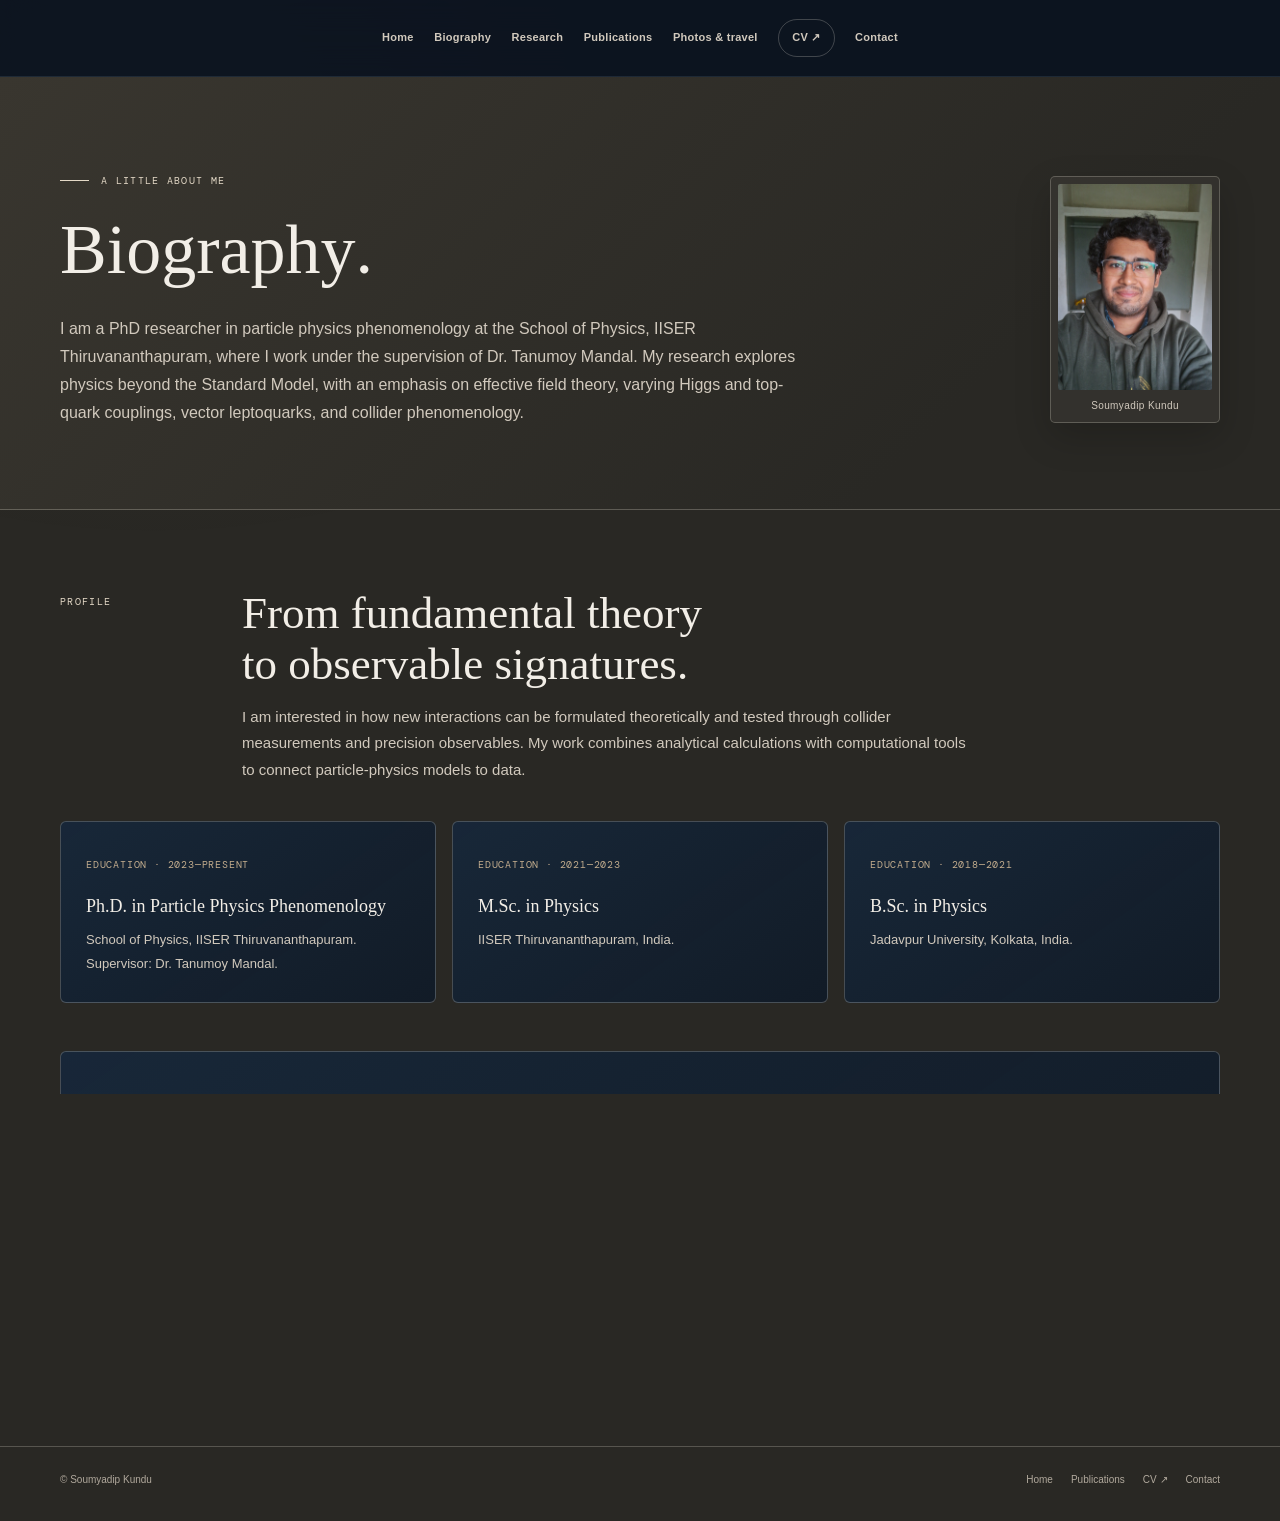
==== commit 5f969724: "Add files via upload" ====
--- a/biography.html
+++ b/biography.html
@@ -9,7 +9,7 @@
 <a class="skip-link" href="#main">Skip to content</a>
 <header class="site-header"><div class="wrap nav"><button class="menu-button" aria-expanded="false" aria-label="Open navigation">☰ <span>Menu</span></button><nav class="nav-links" aria-label="Main navigation"><a data-page="index.html" href="index.html">Home</a><a data-page="biography.html" href="biography.html">Biography</a><a data-page="research.html" href="research.html">Research</a><a data-page="publications.html" href="publications.html">Publications</a><a data-page="travel.html" href="travel.html">Photos &amp; travel</a><a class="nav-cv" href="cv.pdf" target="_blank" rel="noopener noreferrer">CV ↗</a><a data-page="contact.html" href="contact.html">Contact</a></nav></div></header>
 <main id="main" class="page-main">
-<section class="page-hero"><div class="wrap"><p class="eyebrow">A little about me</p><h1>Biography<span>.</span></h1><p class="lead">I am a PhD researcher in particle physics phenomenology at the School of Physics, IISER Thiruvananthapuram, where I work under the supervision of Dr. Tanumoy Mandal. My research explores physics beyond the Standard Model, with an emphasis on effective field theory, varying Higgs and top-quark couplings, vector leptoquarks, and collider phenomenology.</p></div></section>
+<section class="page-hero bio-page-hero"><div class="wrap bio-hero-grid"><div class="bio-hero-copy"><p class="eyebrow">A little about me</p><h1>Biography<span>.</span></h1><p class="lead">I am a PhD researcher in particle physics phenomenology at the School of Physics, IISER Thiruvananthapuram, where I work under the supervision of Dr. Tanumoy Mandal. My research explores physics beyond the Standard Model, with an emphasis on effective field theory, varying Higgs and top-quark couplings, vector leptoquarks, and collider phenomenology.</p></div><figure class="bio-portrait"><img src="profile.jpg" alt="Portrait of Soumyadip Kundu" onerror="this.remove(); this.parentElement.classList.add('is-empty')"><figcaption>Soumyadip Kundu</figcaption></figure></div></section>
 <section class="content"><div class="wrap">
 <div class="section-head"><div class="section-index">PROFILE</div><div><h2>From fundamental theory<br>to observable signatures.</h2><p class="section-intro">I am interested in how new interactions can be formulated theoretically and tested through collider measurements and precision observables. My work combines analytical calculations with computational tools to connect particle-physics models to data.</p></div></div>
 <div class="card-grid"><article class="glass card"><span class="card-number">EDUCATION · 2023—PRESENT</span><h3>Ph.D. in Particle Physics Phenomenology</h3><p>School of Physics, IISER Thiruvananthapuram. Supervisor: Dr. Tanumoy Mandal.</p></article><article class="glass card"><span class="card-number">EDUCATION · 2021—2023</span><h3>M.Sc. in Physics</h3><p>IISER Thiruvananthapuram, India.</p></article><article class="glass card"><span class="card-number">EDUCATION · 2018—2021</span><h3>B.Sc. in Physics</h3><p>Jadavpur University, Kolkata, India.</p></article></div>
--- a/site.css
+++ b/site.css
@@ -43,7 +43,7 @@
   position: absolute;
   z-index: 0;
   inset: 0;
-  background-image: url('./website.jpg');
+  background-image: url('./for%20website.jpg');
   background-position: center center;
   background-size: cover;
   background-repeat: no-repeat;
@@ -247,3 +247,564 @@
   .landing-content { animation: none; }
   .landing-nav a, .landing-socials a, .landing-emblem { transition: none; }
 }
+
+
+/* ==========================================================
+   Refined academic theme overrides
+   IMPORTANT: keep this after the complete base stylesheet.
+   ========================================================== */
+:root {
+  --bg: #292824;
+  --bg2: #32302b;
+  --panel: rgba(43, 41, 36, 0.94);
+  --panel2: #33312c;
+  --text: #f2eee7;
+  --muted: #d1c9bd;
+  --faint: #b1a99d;
+  --line: rgba(242, 235, 224, 0.23);
+  --cyan: #e4d9c7;
+  --amber: #c3ad8e;
+  --radius: 6px;
+}
+
+body {
+  font-family: "Avenir Next", Avenir, "Helvetica Neue", Arial, sans-serif;
+  color: var(--text);
+}
+
+body:not(.landing-home)::before {
+  background: radial-gradient(ellipse at 12% 10%, rgba(196,174,143,.05), transparent 40%);
+}
+body:not(.landing-home)::after { display: none; }
+
+/* The file currently in the repository is named "for website.jpg". */
+body.landing-home .landing-main::before {
+  background-image: url('./for%20website.jpg');
+  background-position: center center;
+  background-size: cover;
+  background-repeat: no-repeat;
+}
+body.landing-home .landing-main::after {
+  background: linear-gradient(180deg,
+    rgba(30,29,27,.30) 0%,
+    rgba(29,27,25,.32) 42%,
+    rgba(20,19,17,.59) 100%);
+}
+
+.landing-title-block h1 {
+  font-family: Georgia, "Times New Roman", serif;
+  font-size: clamp(32px, 4vw, 44px);
+  font-weight: 400;
+  letter-spacing: .045em;
+  line-height: 1.25;
+  text-transform: none;
+  text-shadow: 0 2px 10px rgba(0,0,0,.32);
+}
+.landing-field {
+  font-family: "Avenir Next", Avenir, sans-serif;
+  font-size: 11px;
+  font-weight: 500;
+  letter-spacing: .15em;
+  line-height: 1.8;
+  text-transform: uppercase;
+}
+.landing-tagline {
+  font-family: Georgia, "Times New Roman", serif;
+  font-size: 15px;
+  font-style: italic;
+  font-weight: 400;
+  letter-spacing: .015em;
+  line-height: 1.7;
+  text-transform: none;
+  color: rgba(255,252,246,.90);
+}
+
+.landing-rule,
+.landing-lower-rule,
+.landing-stem,
+.landing-lower-rule span {
+  background: rgba(245,239,228,.64);
+}
+.landing-nav {
+  border-color: rgba(245,239,228,.70);
+  border-radius: 3px;
+  background: rgba(35,32,28,.12);
+  backdrop-filter: blur(2px);
+  -webkit-backdrop-filter: blur(2px);
+}
+.landing-nav a {
+  font-family: "Avenir Next", Avenir, sans-serif;
+  font-size: 10px;
+  font-weight: 500;
+  letter-spacing: .12em;
+  border-color: rgba(245,239,228,.55);
+  transition: background .22s ease;
+}
+.landing-nav a:hover,
+.landing-nav a:focus-visible {
+  background: rgba(245,239,228,.16);
+  letter-spacing: .12em;
+}
+.landing-footer {
+  font-family: "Avenir Next", Avenir, sans-serif;
+  font-size: 10px;
+  font-weight: 400;
+  letter-spacing: .09em;
+  line-height: 1.8;
+  color: rgba(245,239,228,.78);
+  text-transform: none;
+}
+
+body:not(.landing-home) h1,
+body:not(.landing-home) h2,
+body:not(.landing-home) h3,
+.site-popover-content h1,
+.site-popover-content h2,
+.site-popover-content h3 {
+  font-family: Georgia, "Times New Roman", serif;
+  font-weight: 400;
+  letter-spacing: normal;
+}
+.page-hero { background: linear-gradient(135deg, #39362f, #292824 75%); }
+.page-hero::after { display: none; }
+.page-hero h1 span { color: var(--text); }
+
+.glass,
+.card,
+.publication,
+.gallery-card,
+.cv-card,
+.contact-item,
+.gallery-note {
+  border-color: var(--line);
+  border-radius: 6px;
+  box-shadow: none;
+}
+.card:hover,
+.gallery-card:hover {
+  transform: translateY(-2px);
+  border-color: rgba(228,217,199,.52);
+  box-shadow: none;
+}
+.button {
+  border-radius: 3px;
+  font-family: "Avenir Next", Avenir, sans-serif;
+  font-weight: 600;
+  letter-spacing: .025em;
+}
+.button-primary { color: #292722; background: #e4d9c7; }
+.button-primary:hover { background: #f0e7d8; box-shadow: none; }
+.button-ghost { color: var(--text); border-color: rgba(242,235,224,.40); }
+.button-ghost:hover { border-color: var(--text); background: rgba(242,235,224,.08); }
+
+/* Match the animated modal to the same warm palette. */
+dialog.site-popover {
+  color: #f2eee7 !important;
+  background: #292824 !important;
+  border: 1px solid rgba(242,235,224,.25) !important;
+  border-radius: 7px !important;
+  box-shadow: 0 22px 70px rgba(0,0,0,.40) !important;
+}
+dialog.site-popover .site-popover-bar {
+  background: #32302b !important;
+  border-color: rgba(242,235,224,.18) !important;
+}
+dialog.site-popover .site-popover-caption {
+  font-family: "Avenir Next", Avenir, sans-serif !important;
+  color: #d1c9bd !important;
+  letter-spacing: .07em !important;
+}
+dialog.site-popover .site-popover-close {
+  border-radius: 3px !important;
+  color: #f2eee7 !important;
+  border-color: rgba(242,235,224,.30) !important;
+  background: transparent !important;
+}
+dialog.site-popover .site-popover-close:hover {
+  color: #f2eee7 !important;
+  border-color: #e4d9c7 !important;
+  background: rgba(242,235,224,.08) !important;
+}
+dialog.site-popover[open].is-visible::backdrop {
+  background: rgba(20,19,17,.68) !important;
+}
+
+@media (max-width: 780px) {
+  .landing-title-block h1 {
+    font-size: clamp(25px, 6vw, 34px);
+    letter-spacing: .04em;
+  }
+  .landing-field { font-size: 9px; letter-spacing: .12em; }
+  .landing-tagline { font-size: 13px; letter-spacing: 0; }
+  .landing-nav a { font-size: 8px; letter-spacing: .09em; }
+  .landing-nav a:hover { letter-spacing: .09em; }
+}
+@media (prefers-reduced-motion: reduce) {
+  .landing-content { animation: none !important; }
+}
+
+/* ==========================================================
+   Staircase navigation + ambient motion + portrait photo
+   ========================================================== */
+body.landing-home .landing-main {
+  display: flex;
+  align-items: center;
+  justify-content: flex-start;
+  min-height: 100svh;
+  padding: clamp(24px, 4vh, 54px) clamp(260px, 36vw, 540px) clamp(24px, 4vh, 54px) clamp(248px, 22vw, 318px);
+  background: #252622;
+}
+
+/* Ambient moving colour behind the navigation, not a flat grey panel. */
+body.landing-home .landing-main::before {
+  content: "";
+  position: absolute;
+  z-index: 0;
+  inset: -8%;
+  background:
+    radial-gradient(ellipse 32% 42% at 14% 36%, rgba(177, 145, 98, .20), transparent 74%),
+    radial-gradient(ellipse 30% 48% at 35% 75%, rgba(105, 139, 153, .15), transparent 76%),
+    radial-gradient(ellipse 35% 36% at 67% 15%, rgba(201, 180, 145, .11), transparent 72%),
+    linear-gradient(125deg, #22231f 0%, #2b2b26 46%, #1b2221 100%);
+  background-size: 140% 140%, 155% 155%, 135% 135%, 100% 100%;
+  animation: ambient-drift 20s ease-in-out infinite alternate;
+  transform: scale(1.02);
+}
+
+body.landing-home .landing-main::after {
+  background:
+    linear-gradient(90deg, rgba(27, 27, 24, .18) 0%, rgba(28, 29, 26, .05) 48%, rgba(22, 25, 24, .15) 100%),
+    linear-gradient(180deg, rgba(10, 13, 13, .13) 0%, rgba(10, 13, 13, .04) 45%, rgba(10, 13, 13, .42) 100%);
+}
+
+@keyframes ambient-drift {
+  0% { background-position: 0% 20%, 100% 100%, 20% 0%, 0 0; }
+  50% { background-position: 65% 45%, 25% 60%, 75% 35%, 0 0; }
+  100% { background-position: 100% 80%, 0% 0%, 30% 100%, 0 0; }
+}
+
+/* Use the actual portrait-oriented photo on the right without cropping. */
+body.landing-home .landing-portrait {
+  position: absolute;
+  z-index: 1;
+  top: 0;
+  right: 0;
+  bottom: 0;
+  display: flex;
+  align-items: flex-end;
+  justify-content: flex-end;
+  width: clamp(300px, 39vw, 650px);
+  height: 100%;
+  overflow: hidden;
+  pointer-events: none;
+}
+
+body.landing-home .landing-portrait img {
+  display: block;
+  width: 100%;
+  height: 100%;
+  object-fit: contain;
+  object-position: right bottom;
+  filter: saturate(.83) contrast(1.03);
+  opacity: .94;
+  -webkit-mask-image: linear-gradient(90deg, transparent 0%, rgba(0,0,0,.16) 9%, #000 30%);
+  mask-image: linear-gradient(90deg, transparent 0%, rgba(0,0,0,.16) 9%, #000 30%);
+}
+
+/* Staircase: each navigation item shifts slightly to the right. */
+body.landing-home .landing-nav {
+  position: absolute;
+  z-index: 4;
+  left: clamp(18px, 3.1vw, 48px);
+  top: 50%;
+  transform: translateY(-50%);
+  display: flex;
+  flex-direction: column;
+  align-items: flex-start;
+  gap: 9px;
+  width: 248px;
+  max-width: none;
+  border: 0;
+  border-radius: 0;
+  overflow: visible;
+  background: transparent;
+  backdrop-filter: none;
+  -webkit-backdrop-filter: none;
+  isolation: isolate;
+}
+
+body.landing-home .landing-nav::before {
+  content: "";
+  position: absolute;
+  z-index: -1;
+  inset: -25px -12px;
+  border-radius: 28px;
+  background:
+    radial-gradient(ellipse at 22% 20%, rgba(200, 171, 123, .22), transparent 62%),
+    radial-gradient(ellipse at 70% 70%, rgba(124, 157, 163, .18), transparent 64%);
+  filter: blur(18px);
+  opacity: .9;
+  animation: nav-ambient 11s ease-in-out infinite alternate;
+}
+
+body.landing-home .landing-nav::after {
+  content: "";
+  position: absolute;
+  z-index: -1;
+  left: 14px;
+  top: -14px;
+  bottom: -14px;
+  width: 1px;
+  background: linear-gradient(180deg, transparent, rgba(232, 218, 195, .47), rgba(145, 171, 176, .30), transparent);
+}
+
+@keyframes nav-ambient {
+  0% { transform: translate3d(-5px, -8px, 0) scale(.92); opacity: .55; }
+  100% { transform: translate3d(12px, 9px, 0) scale(1.08); opacity: 1; }
+}
+
+body.landing-home .landing-nav a {
+  position: relative;
+  display: flex;
+  align-items: center;
+  justify-content: flex-start;
+  gap: 12px;
+  width: 188px;
+  min-height: 43px;
+  padding: 9px 12px;
+  border: 1px solid rgba(242, 235, 224, .29);
+  border-radius: 5px;
+  color: rgba(250, 246, 238, .92);
+  background: linear-gradient(112deg, rgba(45, 46, 41, .76), rgba(42, 45, 42, .34));
+  box-shadow: 0 7px 22px rgba(0, 0, 0, .10);
+  backdrop-filter: blur(9px);
+  -webkit-backdrop-filter: blur(9px);
+  font: 500 10px/1.4 "Avenir Next", Avenir, "Helvetica Neue", Arial, sans-serif;
+  letter-spacing: .12em;
+  text-transform: uppercase;
+  transition: transform .28s ease, background .28s ease, border-color .28s ease, box-shadow .28s ease;
+  animation: nav-from-left .72s cubic-bezier(.18, .72, .22, 1) both;
+}
+
+body.landing-home .landing-nav a:nth-child(1) { margin-left: 0; animation-delay: .10s; }
+body.landing-home .landing-nav a:nth-child(2) { margin-left: 13px; animation-delay: .18s; }
+body.landing-home .landing-nav a:nth-child(3) { margin-left: 26px; animation-delay: .26s; }
+body.landing-home .landing-nav a:nth-child(4) { margin-left: 39px; animation-delay: .34s; }
+body.landing-home .landing-nav a:nth-child(5) { margin-left: 52px; animation-delay: .42s; }
+body.landing-home .landing-nav a:nth-child(6) { margin-left: 65px; animation-delay: .50s; }
+
+@keyframes nav-from-left {
+  from { opacity: 0; transform: translateX(-42px); }
+  to { opacity: 1; transform: translateX(0); }
+}
+
+body.landing-home .landing-nav a svg {
+  flex: 0 0 19px;
+  width: 19px;
+  height: 19px;
+  fill: none;
+  stroke: currentColor;
+  stroke-width: 1.4;
+  stroke-linecap: round;
+  stroke-linejoin: round;
+  opacity: .92;
+  transition: transform .25s ease, opacity .25s ease;
+}
+
+body.landing-home .landing-nav a .nav-label {
+  display: inline-block;
+  font-size: 9px;
+  line-height: 1.4;
+  letter-spacing: .12em;
+  white-space: nowrap;
+}
+
+body.landing-home .landing-nav a:hover,
+body.landing-home .landing-nav a:focus-visible {
+  color: #fffaf0;
+  border-color: rgba(236, 215, 180, .72);
+  background: linear-gradient(112deg, rgba(91, 78, 59, .86), rgba(57, 64, 60, .63));
+  box-shadow: 0 10px 28px rgba(0, 0, 0, .19), 0 0 24px rgba(192, 166, 124, .10);
+  transform: translateX(5px) translateY(-1px);
+  letter-spacing: .12em;
+}
+body.landing-home .landing-nav a:hover svg { transform: scale(1.08); opacity: 1; }
+body.landing-home .landing-nav a:last-child { border-right: 1px solid rgba(242, 235, 224, .29); }
+
+/* Keep the title and emblem in the open space between the rail and portrait. */
+body.landing-home .landing-content {
+  width: min(100%, 760px);
+  margin: auto 0 auto 0;
+  align-items: center;
+  text-align: center;
+}
+body.landing-home .landing-emblem { width: 68px; height: 68px; }
+body.landing-home .landing-emblem svg { width: 37px; height: 37px; }
+body.landing-home .landing-stem { height: 28px; }
+body.landing-home .landing-rule { margin-bottom: 30px; width: min(380px, 90%); }
+body.landing-home .landing-title-block h1 {
+  font-family: Georgia, "Times New Roman", serif;
+  font-weight: 400;
+  font-size: clamp(31px, 3.4vw, 45px);
+  letter-spacing: .04em;
+  line-height: 1.25;
+  text-transform: none;
+}
+body.landing-home .landing-field {
+  margin-top: 16px;
+  font-family: "Avenir Next", Avenir, sans-serif;
+  font-size: 10px;
+  letter-spacing: .14em;
+}
+body.landing-home .landing-tagline {
+  margin-top: 14px;
+  font-family: Georgia, "Times New Roman", serif;
+  font-size: 15px;
+  font-style: italic;
+  letter-spacing: .01em;
+  text-transform: none;
+}
+body.landing-home .landing-lower-rule { margin: 31px 0 35px; width: min(380px, 90%); }
+body.landing-home .landing-lower-rule span { height: 35px; }
+body.landing-home .landing-socials { margin-top: 28px; }
+body.landing-home .landing-footer { margin-top: 25px; font-family: "Avenir Next", Avenir, sans-serif; letter-spacing: .11em; }
+
+@media (max-width: 1100px) {
+  body.landing-home .landing-main {
+    padding-left: 220px;
+    padding-right: 300px;
+  }
+  body.landing-home .landing-portrait { width: 34vw; opacity: .76; }
+  body.landing-home .landing-nav { left: 13px; width: 220px; }
+  body.landing-home .landing-nav a { width: 165px; gap: 9px; padding-inline: 9px; }
+  body.landing-home .landing-nav a:nth-child(2) { margin-left: 8px; }
+  body.landing-home .landing-nav a:nth-child(3) { margin-left: 16px; }
+  body.landing-home .landing-nav a:nth-child(4) { margin-left: 24px; }
+  body.landing-home .landing-nav a:nth-child(5) { margin-left: 32px; }
+  body.landing-home .landing-nav a:nth-child(6) { margin-left: 40px; }
+  body.landing-home .landing-title-block h1 { font-size: clamp(27px, 3.1vw, 38px); }
+  body.landing-home .landing-field { letter-spacing: .09em; }
+}
+
+@media (max-width: 780px) {
+  body.landing-home .landing-main {
+    display: flex;
+    flex-direction: column;
+    justify-content: flex-start;
+    align-items: center;
+    min-height: 100svh;
+    padding: 28px 18px 34px;
+  }
+  body.landing-home .landing-portrait {
+    position: absolute;
+    top: auto;
+    right: -9px;
+    bottom: 0;
+    width: min(78vw, 430px);
+    height: 62svh;
+    opacity: .34;
+  }
+  body.landing-home .landing-portrait img {
+    object-position: right bottom;
+    -webkit-mask-image: linear-gradient(180deg, transparent 0%, rgba(0,0,0,.45) 18%, #000 40%);
+    mask-image: linear-gradient(180deg, transparent 0%, rgba(0,0,0,.45) 18%, #000 40%);
+  }
+  body.landing-home .landing-content {
+    order: 1;
+    width: 100%;
+    margin: 0;
+    padding-top: 12px;
+  }
+  body.landing-home .landing-nav {
+    position: relative;
+    top: auto;
+    left: auto;
+    order: 2;
+    transform: none;
+    width: min(320px, 100%);
+    margin: 28px auto 0;
+    gap: 7px;
+  }
+  body.landing-home .landing-nav a {
+    width: min(210px, 82%);
+    min-height: 40px;
+    font-size: 9px;
+  }
+  body.landing-home .landing-nav a:nth-child(1) { margin-left: 0; }
+  body.landing-home .landing-nav a:nth-child(2) { margin-left: 9px; }
+  body.landing-home .landing-nav a:nth-child(3) { margin-left: 18px; }
+  body.landing-home .landing-nav a:nth-child(4) { margin-left: 27px; }
+  body.landing-home .landing-nav a:nth-child(5) { margin-left: 36px; }
+  body.landing-home .landing-nav a:nth-child(6) { margin-left: 45px; }
+  body.landing-home .landing-emblem { width: 56px; height: 56px; }
+  body.landing-home .landing-emblem svg { width: 31px; height: 31px; }
+  body.landing-home .landing-stem { height: 18px; }
+  body.landing-home .landing-rule { margin-bottom: 22px; }
+  body.landing-home .landing-title-block h1 { font-size: clamp(27px, 8vw, 37px); }
+  body.landing-home .landing-field { font-size: 9px; letter-spacing: .08em; }
+  body.landing-home .landing-tagline { font-size: 14px; }
+  body.landing-home .landing-lower-rule { margin: 21px 0 25px; }
+  body.landing-home .landing-socials { margin-top: 12px; }
+  body.landing-home .landing-footer { margin-top: 13px; font-size: 9px; }
+}
+
+/* Biography photograph: put your own portrait in the repository as profile.jpg. */
+.bio-hero-grid {
+  display: grid;
+  grid-template-columns: minmax(0, 1fr) 170px;
+  align-items: center;
+  gap: 32px;
+}
+.bio-hero-copy { min-width: 0; }
+.bio-portrait {
+  position: relative;
+  width: 170px;
+  margin: 0;
+  padding: 7px;
+  border: 1px solid var(--line);
+  border-radius: 5px;
+  background: rgba(240, 232, 217, .05);
+  box-shadow: 0 14px 36px rgba(0,0,0,.18);
+}
+.bio-portrait img {
+  display: block;
+  width: 100%;
+  aspect-ratio: 3 / 4;
+  object-fit: cover;
+  object-position: center;
+  border-radius: 2px;
+}
+.bio-portrait figcaption {
+  padding: 8px 2px 2px;
+  color: var(--muted);
+  font: 10px/1.5 "Avenir Next", Avenir, sans-serif;
+  letter-spacing: .04em;
+  text-align: center;
+}
+.bio-portrait.is-empty {
+  display: grid;
+  min-height: 220px;
+  place-items: center;
+  background: linear-gradient(145deg, rgba(188,165,128,.12), rgba(95,120,124,.12));
+}
+.bio-portrait.is-empty::before {
+  content: "Add your photo as profile.jpg";
+  padding: 18px;
+  color: var(--muted);
+  font-size: 11px;
+  line-height: 1.6;
+  text-align: center;
+}
+.bio-portrait.is-empty figcaption { display: none; }
+@media (max-width: 620px) {
+  .bio-hero-grid { grid-template-columns: minmax(0, 1fr); gap: 22px; }
+  .bio-portrait { grid-row: 1; width: 125px; }
+  .bio-portrait.is-empty { min-height: 155px; }
+  .bio-hero-copy { grid-row: 2; }
+}
+
+@media (prefers-reduced-motion: reduce) {
+  body.landing-home .landing-main::before,
+  body.landing-home .landing-nav::before,
+  body.landing-home .landing-nav a { animation: none !important; }
+}
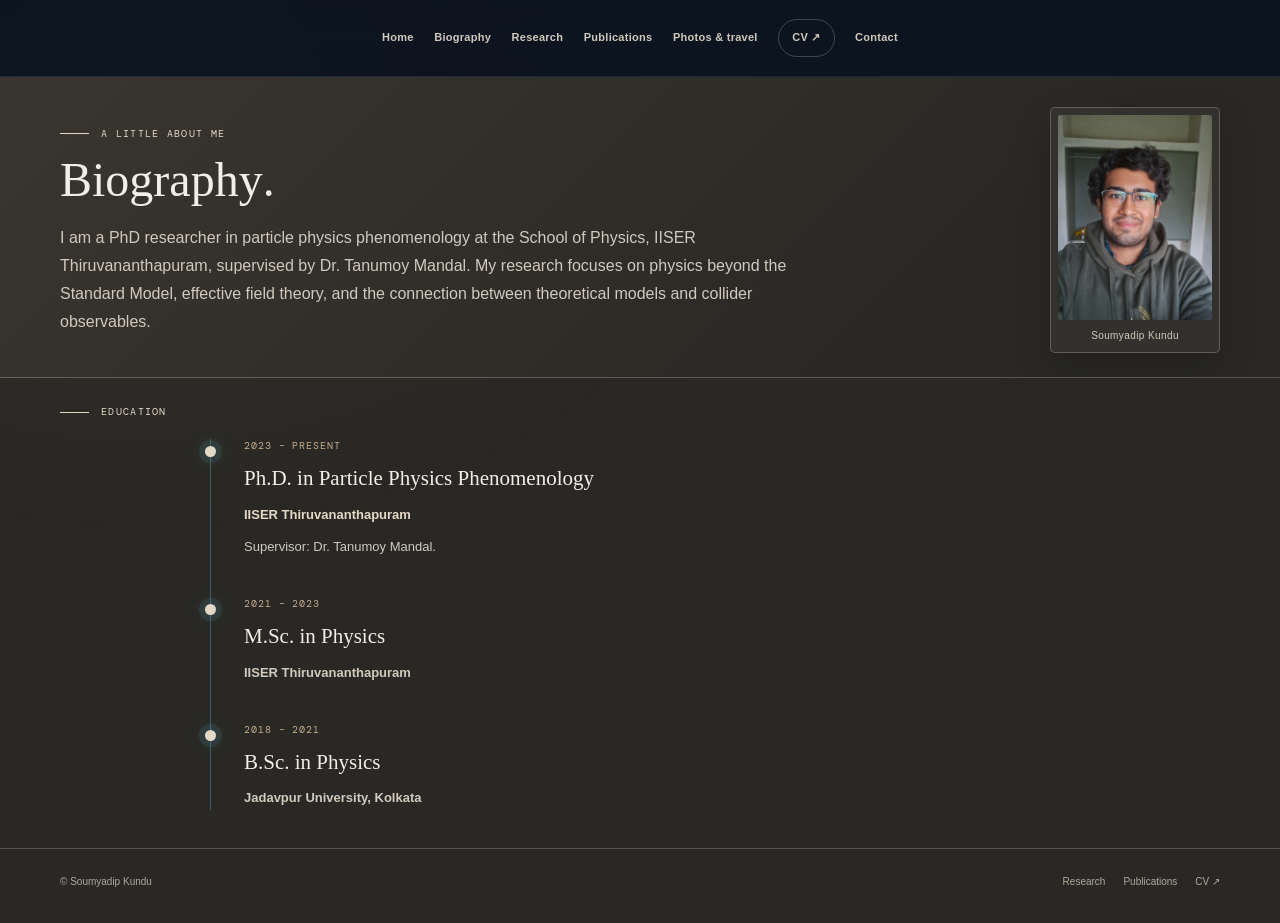
==== commit 05a4113c: "Update biography.html" ====
--- a/biography.html
+++ b/biography.html
@@ -1,20 +1,103 @@
 <!doctype html>
 <html lang="en">
 <head>
-  <meta charset="utf-8"><meta name="viewport" content="width=device-width, initial-scale=1"><meta name="theme-color" content="#07111f">
-  <meta name="description" content="A short biography of Soumyadip Kundu, PhD researcher in particle physics phenomenology at IISER Thiruvananthapuram.">
-  <title>Biography · Soumyadip Kundu</title><link rel="stylesheet" href="site.css">
+  <meta charset="utf-8">
+  <meta name="viewport" content="width=device-width, initial-scale=1">
+  <meta name="theme-color" content="#292824">
+  <meta name="description"
+    content="Biography of Soumyadip Kundu.">
+  <title>Biography · Soumyadip Kundu</title>
+  <link rel="stylesheet" href="site.css">
 </head>
 <body>
-<a class="skip-link" href="#main">Skip to content</a>
-<header class="site-header"><div class="wrap nav"><button class="menu-button" aria-expanded="false" aria-label="Open navigation">☰ <span>Menu</span></button><nav class="nav-links" aria-label="Main navigation"><a data-page="index.html" href="index.html">Home</a><a data-page="biography.html" href="biography.html">Biography</a><a data-page="research.html" href="research.html">Research</a><a data-page="publications.html" href="publications.html">Publications</a><a data-page="travel.html" href="travel.html">Photos &amp; travel</a><a class="nav-cv" href="cv.pdf" target="_blank" rel="noopener noreferrer">CV ↗</a><a data-page="contact.html" href="contact.html">Contact</a></nav></div></header>
+
+<header class="site-header">
+  <div class="wrap nav">
+    <button class="menu-button" aria-expanded="false"
+      aria-label="Open navigation">☰ <span>Menu</span></button>
+    <nav class="nav-links" aria-label="Main navigation">
+      <a href="index.html">Home</a>
+      <a href="biography.html">Biography</a>
+      <a href="research.html">Research</a>
+      <a href="publications.html">Publications</a>
+      <a href="travel.html">Photos &amp; travel</a>
+      <a class="nav-cv" href="cv.pdf" target="_blank"
+        rel="noopener noreferrer">CV ↗</a>
+      <a href="contact.html">Contact</a>
+    </nav>
+  </div>
+</header>
+
 <main id="main" class="page-main">
-<section class="page-hero bio-page-hero"><div class="wrap bio-hero-grid"><div class="bio-hero-copy"><p class="eyebrow">A little about me</p><h1>Biography<span>.</span></h1><p class="lead">I am a PhD researcher in particle physics phenomenology at the School of Physics, IISER Thiruvananthapuram, where I work under the supervision of Dr. Tanumoy Mandal. My research explores physics beyond the Standard Model, with an emphasis on effective field theory, varying Higgs and top-quark couplings, vector leptoquarks, and collider phenomenology.</p></div><figure class="bio-portrait"><img src="profile.jpg" alt="Portrait of Soumyadip Kundu" onerror="this.remove(); this.parentElement.classList.add('is-empty')"><figcaption>Soumyadip Kundu</figcaption></figure></div></section>
-<section class="content"><div class="wrap">
-<div class="section-head"><div class="section-index">PROFILE</div><div><h2>From fundamental theory<br>to observable signatures.</h2><p class="section-intro">I am interested in how new interactions can be formulated theoretically and tested through collider measurements and precision observables. My work combines analytical calculations with computational tools to connect particle-physics models to data.</p></div></div>
-<div class="card-grid"><article class="glass card"><span class="card-number">EDUCATION · 2023—PRESENT</span><h3>Ph.D. in Particle Physics Phenomenology</h3><p>School of Physics, IISER Thiruvananthapuram. Supervisor: Dr. Tanumoy Mandal.</p></article><article class="glass card"><span class="card-number">EDUCATION · 2021—2023</span><h3>M.Sc. in Physics</h3><p>IISER Thiruvananthapuram, India.</p></article><article class="glass card"><span class="card-number">EDUCATION · 2018—2021</span><h3>B.Sc. in Physics</h3><p>Jadavpur University, Kolkata, India.</p></article></div>
-<div class="glass feature-band"><div><p class="eyebrow">Beyond research</p><h2>Teaching, mentoring &amp; outreach.</h2><p>I have served as a teaching assistant for statistical mechanics and quantum mechanics courses, mentored a student project on statistical significance in Higgs-boson discovery, and contributed Bengali-language physics writing to the IISER TVM Physics Society journal, PSIt.</p></div><a class="button button-primary" href="cv.pdf" target="_blank" rel="noopener noreferrer">View my CV ↗</a></div>
-<div class="chips"><span class="chip">BSM phenomenology</span><span class="chip">Effective field theory</span><span class="chip">Collider physics</span><span class="chip">Optimal observables</span><span class="chip">Mathematica</span><span class="chip">MadGraph</span></div>
-</div></section></main>
-<footer class="footer"><div class="wrap footer-inner"><span>© <span data-year></span> Soumyadip Kundu</span><div class="footer-links"><a href="index.html">Home</a><a href="publications.html">Publications</a><a href="cv.pdf" target="_blank" rel="noopener noreferrer">CV ↗</a><a href="contact.html">Contact</a></div></div></footer><script src="site.js"></script>
-</body></html>
+
+  <section class="page-hero" style="padding:30px 0 24px">
+    <div class="wrap bio-hero-grid" style="align-items:center;gap:28px">
+
+      <div class="bio-hero-copy">
+        <p class="eyebrow" style="margin-bottom:8px">A little about me</p>
+        <h1 style="font-size:clamp(34px,5vw,48px);margin:0 0 14px">
+          Biography<span>.</span>
+        </h1>
+        <p class="lead" style="margin:0">
+          I am a PhD researcher in particle physics phenomenology at
+          the School of Physics, IISER Thiruvananthapuram, supervised by
+          Dr. Tanumoy Mandal. My research focuses on physics beyond the
+          Standard Model, effective field theory, and the connection
+          between theoretical models and collider observables.
+        </p>
+      </div>
+
+      <figure class="bio-portrait">
+        <img src="profile.jpg"
+          alt="Portrait of Soumyadip Kundu"
+          onerror="this.remove(); this.parentElement.classList.add('is-empty')">
+        <figcaption>Soumyadip Kundu</figcaption>
+      </figure>
+
+    </div>
+  </section>
+
+  <section class="content" style="padding:25px 0 38px">
+    <div class="wrap">
+      <p class="eyebrow" style="margin-bottom:18px">Education</p>
+
+      <div class="timeline" style="margin-top:0;margin-bottom:0">
+
+        <article class="timeline-item">
+          <p class="timeline-date">2023 – present</p>
+          <h3>Ph.D. in Particle Physics Phenomenology</h3>
+          <p class="institution">IISER Thiruvananthapuram</p>
+          <p>Supervisor: Dr. Tanumoy Mandal.</p>
+        </article>
+
+        <article class="timeline-item">
+          <p class="timeline-date">2021 – 2023</p>
+          <h3>M.Sc. in Physics</h3>
+          <p class="institution">IISER Thiruvananthapuram</p>
+        </article>
+
+        <article class="timeline-item">
+          <p class="timeline-date">2018 – 2021</p>
+          <h3>B.Sc. in Physics</h3>
+          <p class="institution">Jadavpur University, Kolkata</p>
+        </article>
+
+      </div>
+    </div>
+  </section>
+</main>
+
+<footer class="footer">
+  <div class="wrap footer-inner">
+    <span>© <span data-year></span> Soumyadip Kundu</span>
+    <div class="footer-links">
+      <a href="research.html">Research</a>
+      <a href="publications.html">Publications</a>
+      <a href="cv.pdf" target="_blank" rel="noopener noreferrer">CV ↗</a>
+    </div>
+  </div>
+</footer>
+
+<script src="site.js"></script>
+</body>
+</html>
